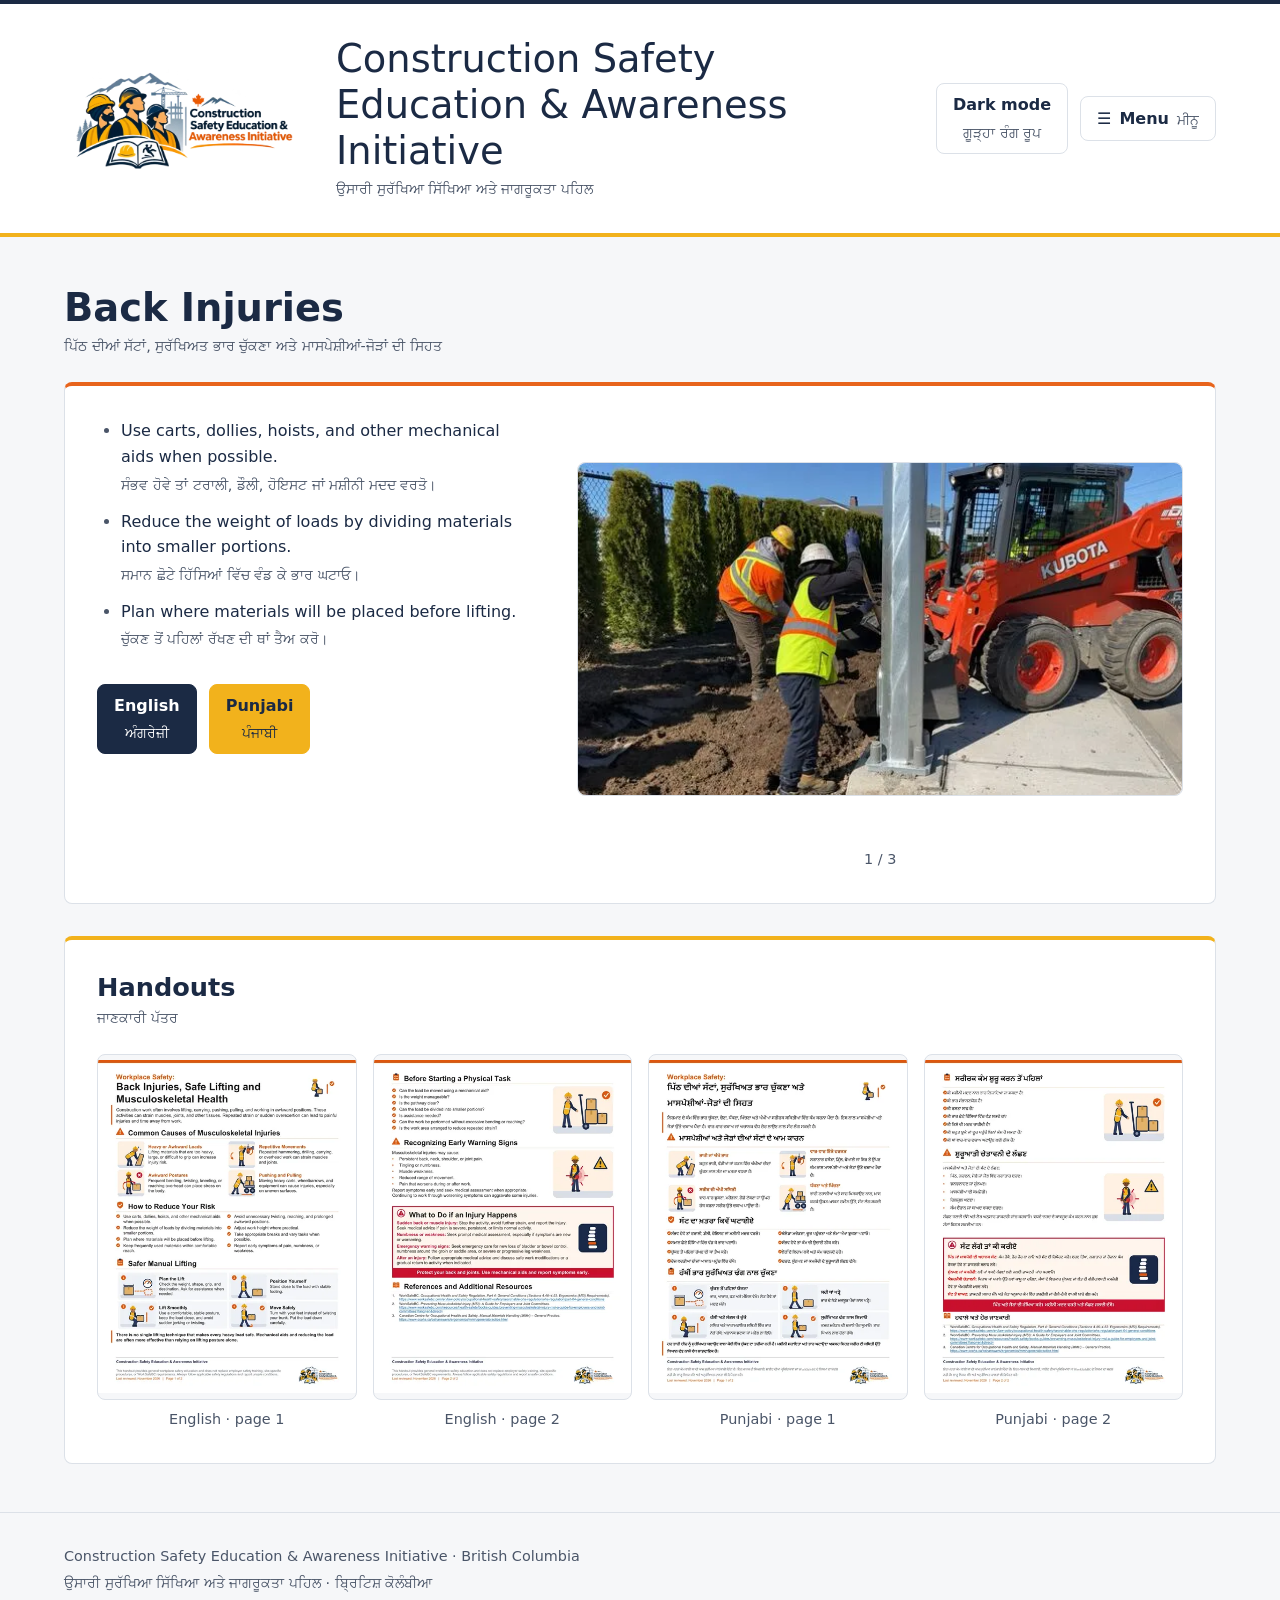
==== back-injuries.html @ f204c3bc "Home page with intro, topic boxes and photo carousel; hamburger menu; one page per topic with the ha" ====
<!DOCTYPE html>
<html lang="en">
<head>
  <meta charset="utf-8">
  <meta name="viewport" content="width=device-width, initial-scale=1">
  <title>Back Injuries | Construction Safety Education &amp; Awareness Initiative</title>
  <link rel="icon" type="image/png" sizes="32x32" href="images/favicon-32.png">
  <link rel="apple-touch-icon" href="images/apple-touch-icon.png">
  <link rel="stylesheet" href="css/style.css?v=20261118d">
</head>
<body>
  <header class="site-header">
    <div class="container header-inner">
      <a href="index.html" aria-label="Construction Safety Education &amp; Awareness Initiative home"><img src="images/logo-small.webp" srcset="images/logo-small.webp 1x, images/logo.webp 2x" alt="Construction Safety Education &amp; Awareness Initiative logo" class="site-logo" width="600" height="307"></a>
      <a class="site-title" href="index.html">Construction Safety Education &amp; Awareness Initiative<span class="pa" lang="pa">ਉਸਾਰੀ ਸੁਰੱਖਿਆ ਸਿੱਖਿਆ ਅਤੇ ਜਾਗਰੂਕਤਾ ਪਹਿਲ</span></a>
      <div class="header-actions">
        <button type="button" id="theme-toggle" aria-pressed="false" hidden>Dark mode<span class="pa" lang="pa">ਗੂੜ੍ਹਾ ਰੰਗ ਰੂਪ</span></button>
        <button type="button" id="menu-toggle" aria-expanded="false" aria-controls="site-nav"><span aria-hidden="true">☰</span> Menu<span class="pa" lang="pa">ਮੀਨੂ</span></button>
      </div>
    </div>
    <nav id="site-nav" class="container site-nav" aria-label="Main navigation / ਮੁੱਖ ਨੈਵੀਗੇਸ਼ਨ">
      <ul>
        <li><a href="index.html">Home</a></li>
        <li><a href="back-injuries.html" aria-current="page">Back Injuries</a></li>
        <li><a href="fall-prevention.html">Fall Prevention</a></li>
        <li><a href="head-injury.html">Head Injury</a></li>
        <li><a href="power-tools.html">Power Tools</a></li>
        <li><a href="respiratory.html">Respiratory</a></li>
        <li><a href="eye-safety.html">Occupational Eye Safety</a></li>
        <li><a href="site-work.html">Site Work</a></li>
      </ul>
    </nav>
  </header>
  <main class="container">
    <h1 id="back-injuries-heading" class="topic-heading">Back Injuries<span class="pa" lang="pa">ਪਿੱਠ ਦੀਆਂ ਸੱਟਾਂ, ਸੁਰੱਖਿਅਤ ਭਾਰ ਚੁੱਕਣਾ ਅਤੇ ਮਾਸਪੇਸ਼ੀਆਂ-ਜੋੜਾਂ ਦੀ ਸਿਹਤ</span></h1>
<section id="back-injuries" class="topic" aria-labelledby="back-injuries-heading">
      <div class="topic-guide">
        
        <ul class="topic-points">
          <li>Use carts, dollies, hoists, and other mechanical aids when possible.<span class="pa" lang="pa">ਸੰਭਵ ਹੋਵੇ ਤਾਂ ਟਰਾਲੀ, ਡੌਲੀ, ਹੋਇਸਟ ਜਾਂ ਮਸ਼ੀਨੀ ਮਦਦ ਵਰਤੋ।</span></li>
          <li>Reduce the weight of loads by dividing materials into smaller portions.<span class="pa" lang="pa">ਸਮਾਨ ਛੋਟੇ ਹਿੱਸਿਆਂ ਵਿੱਚ ਵੰਡ ਕੇ ਭਾਰ ਘਟਾਓ।</span></li>
          <li>Plan where materials will be placed before lifting.<span class="pa" lang="pa">ਚੁੱਕਣ ਤੋਂ ਪਹਿਲਾਂ ਰੱਖਣ ਦੀ ਥਾਂ ਤੈਅ ਕਰੋ।</span></li>
        </ul>
        <div class="handout-links">
          <a class="btn btn-en" href="handouts/back-injuries-en.pdf" download>English<span class="pa" lang="pa">ਅੰਗਰੇਜ਼ੀ</span></a>
          <a class="btn btn-pa" href="handouts/back-injuries-pa.pdf" download>Punjabi<span class="pa" lang="pa">ਪੰਜਾਬੀ</span></a>
        </div>
      </div>
      <div class="slideshow" role="group" aria-roledescription="carousel / ਤਸਵੀਰਾਂ ਦੀ ਲੜੀ" aria-label="Back Injuries photos">
        <div class="slideshow-stage">
          <ul class="slides">
            <li class="is-active"><a class="photo-link" href="images/photo-10.webp" data-pa="ਸਕਿਡ-ਸਟੀਅਰ ਲੋਡਰ ਅਤੇ ਸਟੀਲ ਦੇ ਖੰਭੇ ਕੋਲ ਬੇਲਚੇ ਨਾਲ ਕੰਮ ਕਰਦੇ ਕਾਮੇ"><img src="images/photo-10-thumb.webp" alt="Workers shovelling beside a skid-steer loader and steel post" loading="lazy" width="600" height="330"></a></li>
            <li><a class="photo-link" href="images/photo-19.webp" data-pa="ਛੋਟੀ ਖੁਦਾਈ ਮਸ਼ੀਨ ਕੋਲ ਬੇਲਚੇ ਨਾਲ ਕੰਮ ਕਰਦਾ ਕਾਮਾ"><img src="images/photo-19-thumb.webp" alt="Worker shovelling beside a compact excavator" loading="lazy" width="600" height="1103"></a></li>
            <li><a class="photo-link" href="images/photo-27.webp" data-pa="ਕੰਕਰੀਟ ਪਾਉਣ ਵਾਲੀ ਨਾਲੀ ਕੋਲ ਸਾਂਚੇ ਉੱਤੇ ਝੁਕਿਆ ਕਾਮਾ"><img src="images/photo-27-thumb.webp" alt="Worker leaning over concrete formwork beside a delivery chute" loading="lazy" width="600" height="450"></a></li>
          </ul>
          <button type="button" class="slideshow-arrow slideshow-prev" aria-label="Previous Back Injuries photo" hidden><span aria-hidden="true"><</span></button>
          <button type="button" class="slideshow-arrow slideshow-next" aria-label="Next Back Injuries photo" hidden><span aria-hidden="true">></span></button>
        </div>
        <div class="slideshow-counter" aria-live="polite">1 / 3</div>
      </div>
    </section>
    <section class="handout-section" aria-labelledby="handouts-heading"><h2 id="handouts-heading">Handouts<span class="pa" lang="pa">ਜਾਣਕਾਰੀ ਪੱਤਰ</span></h2><ul class="handout-pages">
          <li><figure><a class="photo-link" href="images/handouts/back-injuries-en-p1.webp"><img src="images/handouts/back-injuries-en-p1-thumb.webp" alt="Back Injuries English handout, page 1" loading="lazy"><span class="visually-hidden">Open full page</span></a><figcaption>English · page 1</figcaption></figure></li>
          <li><figure><a class="photo-link" href="images/handouts/back-injuries-en-p2.webp"><img src="images/handouts/back-injuries-en-p2-thumb.webp" alt="Back Injuries English handout, page 2" loading="lazy"><span class="visually-hidden">Open full page</span></a><figcaption>English · page 2</figcaption></figure></li>
          <li><figure><a class="photo-link" href="images/handouts/back-injuries-pa-p1.webp"><img src="images/handouts/back-injuries-pa-p1-thumb.webp" alt="Back Injuries Punjabi handout, page 1" loading="lazy"><span class="visually-hidden">Open full page</span></a><figcaption>Punjabi · page 1</figcaption></figure></li>
          <li><figure><a class="photo-link" href="images/handouts/back-injuries-pa-p2.webp"><img src="images/handouts/back-injuries-pa-p2-thumb.webp" alt="Back Injuries Punjabi handout, page 2" loading="lazy"><span class="visually-hidden">Open full page</span></a><figcaption>Punjabi · page 2</figcaption></figure></li>
      </ul></section>
  </main>
  <footer class="site-footer"><div class="container"><p>Construction Safety Education &amp; Awareness Initiative &middot; British Columbia<span class="pa" lang="pa">ਉਸਾਰੀ ਸੁਰੱਖਿਆ ਸਿੱਖਿਆ ਅਤੇ ਜਾਗਰੂਕਤਾ ਪਹਿਲ · ਬ੍ਰਿਟਿਸ਼ ਕੋਲੰਬੀਆ</span></p></div></footer>
  <dialog id="lightbox" aria-labelledby="lightbox-caption">
    <form method="dialog"><button id="lightbox-close" autofocus>Close<span class="pa" lang="pa">ਬੰਦ ਕਰੋ</span></button></form>
    <figure><img id="lightbox-img" alt=""><figcaption id="lightbox-caption" aria-live="polite"></figcaption></figure>
    <div class="viewer-controls"><button type="button" id="lightbox-prev">Previous<span class="pa" lang="pa">ਪਿਛਲੀ</span></button><button type="button" id="lightbox-next">Next<span class="pa" lang="pa">ਅਗਲੀ</span></button></div>
  </dialog>
  <script src="js/main.js?v=20261118d" defer></script>
</body>
</html>
---- css/style.css ----
:root {
  color-scheme: light;
  --navy: #1b2a44;
  --yellow: #f2b21c;
  --orange: #e8641c;
  --slate: #6f7f99;
  --bg: #f6f7f9;
  --surface: #ffffff;
  --border: #dce1e8;
  --text: #1b2a44;
  --text-muted: #4a5568;
  --primary: #1b2a44;
  --on-primary: #ffffff;
  --on-yellow: #1b2a44;
  --logo-bg: #ffffff;
  --backdrop: #1b2a44e6;
  --focus: #1b2a44;
  --font: system-ui, -apple-system, BlinkMacSystemFont, "Segoe UI", Roboto, sans-serif;
  --body-size: 1rem;
  --title-size: clamp(1.5rem, 3vw, 2.5rem);
  --heading-size: clamp(1.3rem, 2vw, 1.75rem);
  --small-size: .9rem;
  --leading: 1.6;
  --heading-leading: 1.2;
  --space-1: .25rem;
  --space-2: .5rem;
  --space-3: .75rem;
  --space-4: 1rem;
  --space-5: 1.5rem;
  --space-6: 2rem;
  --space-7: 3rem;
  --radius: .5rem;
  --line: 1px;
  --accent-line: 4px;
  --focus-line: 3px;
  --page-width: 76rem;
  --logo-width: 15rem;
  --text-width: 65ch;
  --target: 2.75rem;
  --viewer-width: 65rem;
  --viewer-height: 70dvh;
  --duration: .15s;
  --slide-duration: .6s;
}
@media (prefers-color-scheme: dark) {
  :root:not([data-theme="light"]) {
    color-scheme: dark;
    --navy: #1b2a44;
    --yellow: #f2b21c;
    --orange: #e8641c;
    --slate: #6f7f99;
    --bg: #111b2c;
    --surface: #1b2a44;
    --border: #6f7f99;
    --text: #f6f7f9;
    --text-muted: #dce1e8;
    --primary: #f2b21c;
    --on-primary: #1b2a44;
    --on-yellow: #1b2a44;
    --logo-bg: #ffffff;
    --backdrop: #111b2ce6;
    --focus: #f2b21c;
  }
}
:root[data-theme="dark"] {
  color-scheme: dark;
  --navy: #1b2a44;
  --yellow: #f2b21c;
  --orange: #e8641c;
  --slate: #6f7f99;
  --bg: #111b2c;
  --surface: #1b2a44;
  --border: #6f7f99;
  --text: #f6f7f9;
  --text-muted: #dce1e8;
  --primary: #f2b21c;
  --on-primary: #1b2a44;
  --on-yellow: #1b2a44;
  --logo-bg: #ffffff;
  --backdrop: #111b2ce6;
  --focus: #f2b21c;
}
*, *::before, *::after { box-sizing: border-box; }
html { scroll-behavior: smooth; font-family: var(--font); font-size: var(--body-size); line-height: var(--leading); color: var(--text); background: var(--bg); }
body { margin: 0; }
button, a { -webkit-tap-highlight-color: transparent; }
button { font: inherit; cursor: pointer; }
a { color: inherit; text-underline-offset: var(--space-1); }
:focus-visible { outline: var(--focus-line) solid var(--focus); outline-offset: var(--space-1); }
.container { width: 100%; max-width: var(--page-width); margin-inline: auto; padding-inline: var(--space-6); }
.site-header { background: var(--surface); border-top: var(--accent-line) solid var(--navy); border-bottom: var(--accent-line) solid var(--yellow); }
.header-inner { display: flex; align-items: center; gap: var(--space-6); padding-block: var(--space-6); }
.site-logo { display: block; width: var(--logo-width); max-width: 100%; height: auto; background: var(--logo-bg); border-radius: var(--radius); padding: var(--space-2); }
.site-title { flex: 1; margin: 0; font-size: var(--title-size); line-height: var(--heading-leading); text-decoration: none; }
.header-actions { display: flex; align-items: center; gap: var(--space-3); flex-shrink: 0; }
button, .btn { min-height: var(--target); border: var(--line) solid var(--border); border-radius: var(--radius); padding: var(--space-2) var(--space-4); font-weight: 600; }
button { background: var(--surface); color: var(--text); }
#menu-toggle { display: inline-flex; align-items: center; gap: var(--space-2); }
.site-nav[hidden] { display: none; }
nav ul { display: flex; flex-wrap: wrap; gap: var(--space-2) var(--space-4); list-style: none; margin: 0; padding: var(--space-4) 0; border-top: var(--line) solid var(--border); }
nav a { display: inline-flex; align-items: center; min-height: var(--target); font-size: var(--small-size); text-decoration: none; border-bottom: var(--line) solid transparent; }
nav a:hover, nav a[aria-current="page"] { border-color: var(--orange); }
nav a[aria-current="page"] { font-weight: 600; }
main.container { padding-block: var(--space-7); }
section { scroll-margin-top: var(--space-6); }
section + section { margin-top: var(--space-6); }
h2 { margin: 0 0 var(--space-5); font-size: var(--heading-size); line-height: var(--heading-leading); }
.topic-heading { margin: 0 0 var(--space-5); font-size: var(--title-size); line-height: var(--heading-leading); }
#about { display: grid; grid-template-columns: 1fr 2fr; gap: var(--space-6); padding: var(--space-6); border-left: var(--accent-line) solid var(--yellow); }
.about-text { max-width: var(--text-width); }
.topic-grid { display: grid; grid-template-columns: repeat(3, minmax(0, 1fr)); gap: var(--space-5); }
.topic-card { display: block; padding: var(--space-5); border: var(--line) solid var(--border); border-top: var(--accent-line) solid var(--orange); border-radius: var(--radius); background: var(--surface); text-decoration: none; transition: border-color var(--duration); }
.topic-card:hover { border-color: var(--orange); }
.topic-card-title { display: block; font-size: var(--heading-size); font-weight: 700; line-height: var(--heading-leading); }
.handout-section, #photos { padding: var(--space-6); border: var(--line) solid var(--border); border-top: var(--accent-line) solid var(--yellow); border-radius: var(--radius); background: var(--surface); }
.handout-pages { display: grid; grid-template-columns: repeat(4, minmax(0, 1fr)); gap: var(--space-4); list-style: none; margin: 0; padding: 0; }
.handout-pages figure { margin: 0; }
.handout-pages img { aspect-ratio: 3 / 4; object-fit: contain; }
.handout-pages figcaption { margin-top: var(--space-2); font-size: var(--small-size); color: var(--text-muted); text-align: center; }
.visually-hidden { position: absolute; width: 1px; height: 1px; padding: 0; margin: -1px; overflow: hidden; clip: rect(0, 0, 0, 0); white-space: nowrap; border: 0; }
p { margin: 0; }
p + p { margin-top: var(--space-4); }
.topic { display: grid; grid-template-columns: minmax(0, 1fr) minmax(0, 1.4fr); gap: var(--space-7); padding: var(--space-6); border: var(--line) solid var(--border); border-top: var(--accent-line) solid var(--orange); border-radius: var(--radius); background: var(--surface); align-items: start; }
#site-work { grid-template-columns: minmax(0, 1fr); gap: 0; }
.topic-guide { min-width: 0; }
.topic-points { padding-left: var(--space-5); margin: 0 0 var(--space-6); }
.topic-points li + li { margin-top: var(--space-3); }
.topic-points li::marker { color: var(--text-muted); }
.handout-links { display: flex; flex-wrap: wrap; gap: var(--space-3); }
.btn { display: inline-flex; align-items: center; text-decoration: none; }
.btn-en { color: var(--on-primary); background: var(--primary); border-color: var(--primary); }
.btn-pa { color: var(--on-yellow); background: var(--yellow); border-color: var(--yellow); }
.slideshow { min-width: 0; width: 100%; }
.slides { display: grid; list-style: none; margin: 0; padding: 0; }
.slides li { grid-area: 1 / 1; min-width: 0; align-self: center; opacity: 0; pointer-events: none; transition: opacity var(--slide-duration) ease; }
.slides li.is-active { opacity: 1; pointer-events: auto; z-index: 1; }
.photo-link { display: flex; align-items: center; justify-content: center; width: 100%; border: var(--line) solid var(--border); border-radius: var(--radius); background: var(--bg); transition: border-color var(--duration); }
.photo-link:hover { border-color: var(--orange); }
.photo-link img { display: block; width: 100%; height: auto; max-height: calc(var(--space-7) * 8.75); object-fit: contain; border-radius: var(--radius); }
.slideshow-stage { position: relative; }
.slideshow-arrow { position: absolute; top: 50%; transform: translateY(-50%); z-index: 2; display: inline-flex; align-items: center; justify-content: center; min-width: var(--target); min-height: var(--target); padding: 0; border: var(--line) solid var(--border); border-radius: var(--radius); background: var(--surface); color: var(--text); opacity: 0; transition: opacity var(--duration), border-color var(--duration); }
.slideshow-arrow[hidden] { display: none; }
.slideshow-prev { left: var(--space-2); }
.slideshow-next { right: var(--space-2); }
.slideshow-stage:hover .slideshow-arrow, .slideshow-stage:focus-within .slideshow-arrow, .slideshow-arrow:focus-visible { opacity: 1; }
.slideshow-arrow:hover { border-color: var(--orange); }
@media (hover: none), (pointer: coarse) {
  .slideshow-arrow { opacity: 1; }
}
.slideshow-counter { margin-top: var(--space-2); text-align: center; font-size: var(--small-size); color: var(--text-muted); font-variant-numeric: tabular-nums; }
.site-footer { border-top: var(--line) solid var(--border); padding-block: var(--space-6); font-size: var(--small-size); color: var(--text-muted); }
dialog { width: min(var(--viewer-width), calc(100% - var(--space-6))); max-height: calc(100dvh - var(--space-6)); padding: var(--space-5); background: var(--surface); color: var(--text); border: var(--line) solid var(--border); border-radius: var(--radius); }
dialog::backdrop { background: var(--backdrop); }
dialog form { display: flex; justify-content: flex-end; }
dialog figure { margin: var(--space-4) 0; }
#lightbox-img { display: block; max-width: 100%; max-height: var(--viewer-height); width: auto; height: auto; margin-inline: auto; }
figcaption { margin-top: var(--space-4); text-align: center; }
.viewer-controls { display: flex; justify-content: space-between; gap: var(--space-4); }
@media (max-width: 60rem) {
  .header-inner { flex-wrap: wrap; }
  .site-logo { width: calc(var(--logo-width) * .75); }
  .site-title { flex-basis: 50%; }
  .topic, #about, .topic-grid, .handout-pages { grid-template-columns: repeat(2, minmax(0, 1fr)); gap: var(--space-5); }
  .topic, #about { grid-template-columns: minmax(0, 1fr); }
}
@media (max-width: 35rem) {
  .container { padding-inline: var(--space-4); }
  .header-inner { gap: var(--space-4); }
  .site-title { flex-basis: 100%; }
  .header-actions { width: 100%; justify-content: space-between; }
  .topic, #about, .handout-section, #photos { padding: var(--space-5); }
  .topic-grid, .handout-pages { grid-template-columns: minmax(0, 1fr); }
}
@media (prefers-reduced-motion: reduce) {
  :root { --duration: 0s; --slide-duration: 0s; }
  html { scroll-behavior: auto; }
}

.pa { display: block; margin-top: var(--space-1); color: var(--text-muted); font-size: var(--small-size); font-weight: 400; line-height: var(--leading); }
.btn { flex-direction: column; justify-content: center; }
.btn .pa { color: inherit; }
dialog[open] { animation: dialog-open var(--duration) ease-out; }
@keyframes dialog-open { from { opacity: 0; } to { opacity: 1; } }

@media (prefers-reduced-motion: reduce) {
  dialog[open] { animation: none; }
}
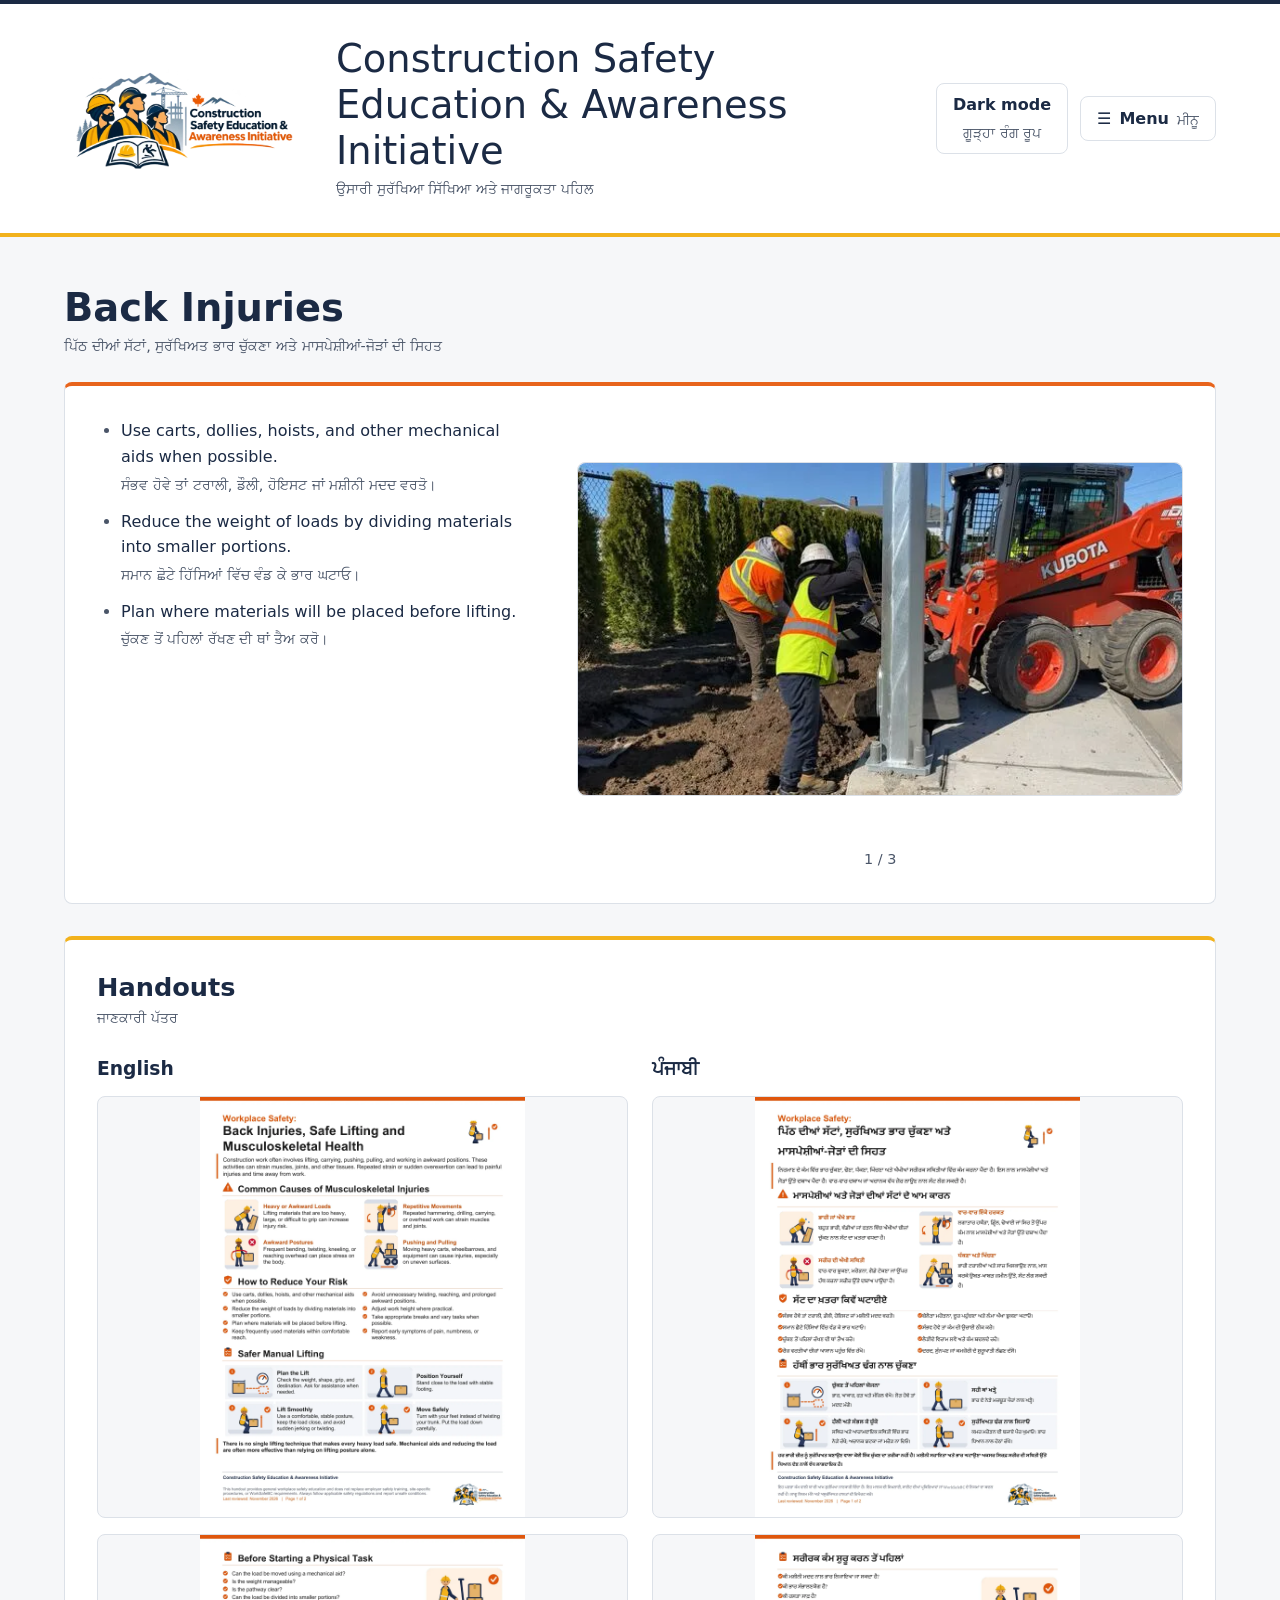
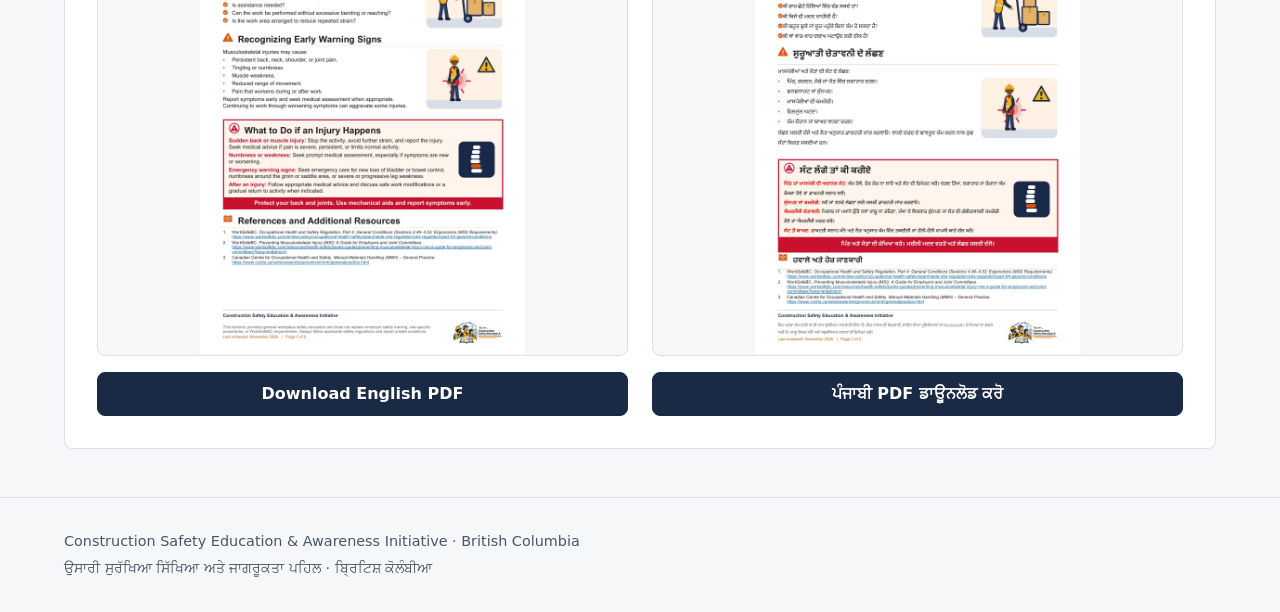
==== commit 94b9bbae: "Handouts: English and Punjabi side by side, page 1 top row and page 2 bottom row, full-size images a" ====
--- a/back-injuries.html
+++ b/back-injuries.html
@@ -41,10 +41,6 @@
           <li>Reduce the weight of loads by dividing materials into smaller portions.<span class="pa" lang="pa">ਸਮਾਨ ਛੋਟੇ ਹਿੱਸਿਆਂ ਵਿੱਚ ਵੰਡ ਕੇ ਭਾਰ ਘਟਾਓ।</span></li>
           <li>Plan where materials will be placed before lifting.<span class="pa" lang="pa">ਚੁੱਕਣ ਤੋਂ ਪਹਿਲਾਂ ਰੱਖਣ ਦੀ ਥਾਂ ਤੈਅ ਕਰੋ।</span></li>
         </ul>
-        <div class="handout-links">
-          <a class="btn btn-en" href="handouts/back-injuries-en.pdf" download>English<span class="pa" lang="pa">ਅੰਗਰੇਜ਼ੀ</span></a>
-          <a class="btn btn-pa" href="handouts/back-injuries-pa.pdf" download>Punjabi<span class="pa" lang="pa">ਪੰਜਾਬੀ</span></a>
-        </div>
       </div>
       <div class="slideshow" role="group" aria-roledescription="carousel / ਤਸਵੀਰਾਂ ਦੀ ਲੜੀ" aria-label="Back Injuries photos">
         <div class="slideshow-stage">
@@ -59,12 +55,16 @@
         <div class="slideshow-counter" aria-live="polite">1 / 3</div>
       </div>
     </section>
-    <section class="handout-section" aria-labelledby="handouts-heading"><h2 id="handouts-heading">Handouts<span class="pa" lang="pa">ਜਾਣਕਾਰੀ ਪੱਤਰ</span></h2><ul class="handout-pages">
-          <li><figure><a class="photo-link" href="images/handouts/back-injuries-en-p1.webp"><img src="images/handouts/back-injuries-en-p1-thumb.webp" alt="Back Injuries English handout, page 1" loading="lazy"><span class="visually-hidden">Open full page</span></a><figcaption>English · page 1</figcaption></figure></li>
-          <li><figure><a class="photo-link" href="images/handouts/back-injuries-en-p2.webp"><img src="images/handouts/back-injuries-en-p2-thumb.webp" alt="Back Injuries English handout, page 2" loading="lazy"><span class="visually-hidden">Open full page</span></a><figcaption>English · page 2</figcaption></figure></li>
-          <li><figure><a class="photo-link" href="images/handouts/back-injuries-pa-p1.webp"><img src="images/handouts/back-injuries-pa-p1-thumb.webp" alt="Back Injuries Punjabi handout, page 1" loading="lazy"><span class="visually-hidden">Open full page</span></a><figcaption>Punjabi · page 1</figcaption></figure></li>
-          <li><figure><a class="photo-link" href="images/handouts/back-injuries-pa-p2.webp"><img src="images/handouts/back-injuries-pa-p2-thumb.webp" alt="Back Injuries Punjabi handout, page 2" loading="lazy"><span class="visually-hidden">Open full page</span></a><figcaption>Punjabi · page 2</figcaption></figure></li>
-      </ul></section>
+    <section class="handout-section" aria-labelledby="handouts-heading"><h2 id="handouts-heading">Handouts<span class="pa" lang="pa">ਜਾਣਕਾਰੀ ਪੱਤਰ</span></h2><div class="handout-pages">
+        <div class="handout-language"><h3>English</h3><ul class="handout-language-pages">
+          <li><a class="photo-link" href="images/handouts/back-injuries-en-p1.webp"><img src="images/handouts/back-injuries-en-p1.webp" alt="Back Injuries English handout, page 1" loading="lazy"></a></li>
+          <li><a class="photo-link" href="images/handouts/back-injuries-en-p2.webp"><img src="images/handouts/back-injuries-en-p2.webp" alt="Back Injuries English handout, page 2" loading="lazy"></a></li>
+        </ul><a class="btn btn-en handout-download" href="handouts/back-injuries-en.pdf" download>Download English PDF</a></div>
+        <div class="handout-language"><h3>ਪੰਜਾਬੀ</h3><ul class="handout-language-pages">
+          <li><a class="photo-link" href="images/handouts/back-injuries-pa-p1.webp"><img src="images/handouts/back-injuries-pa-p1.webp" alt="Back Injuries Punjabi handout, page 1" loading="lazy"></a></li>
+          <li><a class="photo-link" href="images/handouts/back-injuries-pa-p2.webp"><img src="images/handouts/back-injuries-pa-p2.webp" alt="Back Injuries Punjabi handout, page 2" loading="lazy"></a></li>
+        </ul><a class="btn btn-en handout-download" href="handouts/back-injuries-pa.pdf" download>ਪੰਜਾਬੀ PDF ਡਾਊਨਲੋਡ ਕਰੋ</a></div>
+      </div></section>
   </main>
   <footer class="site-footer"><div class="container"><p>Construction Safety Education &amp; Awareness Initiative &middot; British Columbia<span class="pa" lang="pa">ਉਸਾਰੀ ਸੁਰੱਖਿਆ ਸਿੱਖਿਆ ਅਤੇ ਜਾਗਰੂਕਤਾ ਪਹਿਲ · ਬ੍ਰਿਟਿਸ਼ ਕੋਲੰਬੀਆ</span></p></div></footer>
   <dialog id="lightbox" aria-labelledby="lightbox-caption">
--- a/css/style.css
+++ b/css/style.css
@@ -108,15 +108,19 @@
 .topic-heading { margin: 0 0 var(--space-5); font-size: var(--title-size); line-height: var(--heading-leading); }
 #about { display: grid; grid-template-columns: 1fr 2fr; gap: var(--space-6); padding: var(--space-6); border-left: var(--accent-line) solid var(--yellow); }
 .about-text { max-width: var(--text-width); }
-.topic-grid { display: grid; grid-template-columns: repeat(3, minmax(0, 1fr)); gap: var(--space-5); }
-.topic-card { display: block; padding: var(--space-5); border: var(--line) solid var(--border); border-top: var(--accent-line) solid var(--orange); border-radius: var(--radius); background: var(--surface); text-decoration: none; transition: border-color var(--duration); }
+.topic-grid { display: grid; grid-template-columns: repeat(3, minmax(0, 1fr)); grid-auto-rows: 1fr; gap: var(--space-5); list-style: none; margin: 0; padding: 0; }
+.topic-grid > li { display: flex; }
+.topic-card { display: flex; flex-direction: column; width: 100%; height: 100%; padding: var(--space-5); border: var(--line) solid var(--border); border-top: var(--accent-line) solid var(--orange); border-radius: var(--radius); background: var(--surface); text-decoration: none; transition: border-color var(--duration); }
 .topic-card:hover { border-color: var(--orange); }
+.topic-card-img { display: block; width: 100%; aspect-ratio: 4 / 3; object-fit: cover; border-radius: var(--radius); margin-bottom: var(--space-4); }
 .topic-card-title { display: block; font-size: var(--heading-size); font-weight: 700; line-height: var(--heading-leading); }
+.topic-card-desc { display: block; margin-top: var(--space-3); font-size: var(--small-size); color: var(--text-muted); }
 .handout-section, #photos { padding: var(--space-6); border: var(--line) solid var(--border); border-top: var(--accent-line) solid var(--yellow); border-radius: var(--radius); background: var(--surface); }
-.handout-pages { display: grid; grid-template-columns: repeat(4, minmax(0, 1fr)); gap: var(--space-4); list-style: none; margin: 0; padding: 0; }
-.handout-pages figure { margin: 0; }
-.handout-pages img { aspect-ratio: 3 / 4; object-fit: contain; }
-.handout-pages figcaption { margin-top: var(--space-2); font-size: var(--small-size); color: var(--text-muted); text-align: center; }
+.handout-pages { display: grid; grid-template-columns: repeat(2, minmax(0, 1fr)); gap: var(--space-5); }
+.handout-language h3 { margin: 0 0 var(--space-3); }
+.handout-language-pages { display: grid; gap: var(--space-4); list-style: none; margin: 0; padding: 0; }
+.handout-language-pages img { width: 100%; height: auto; }
+.handout-download { width: 100%; justify-content: center; margin-top: var(--space-4); }
 .visually-hidden { position: absolute; width: 1px; height: 1px; padding: 0; margin: -1px; overflow: hidden; clip: rect(0, 0, 0, 0); white-space: nowrap; border: 0; }
 p { margin: 0; }
 p + p { margin-top: var(--space-4); }
